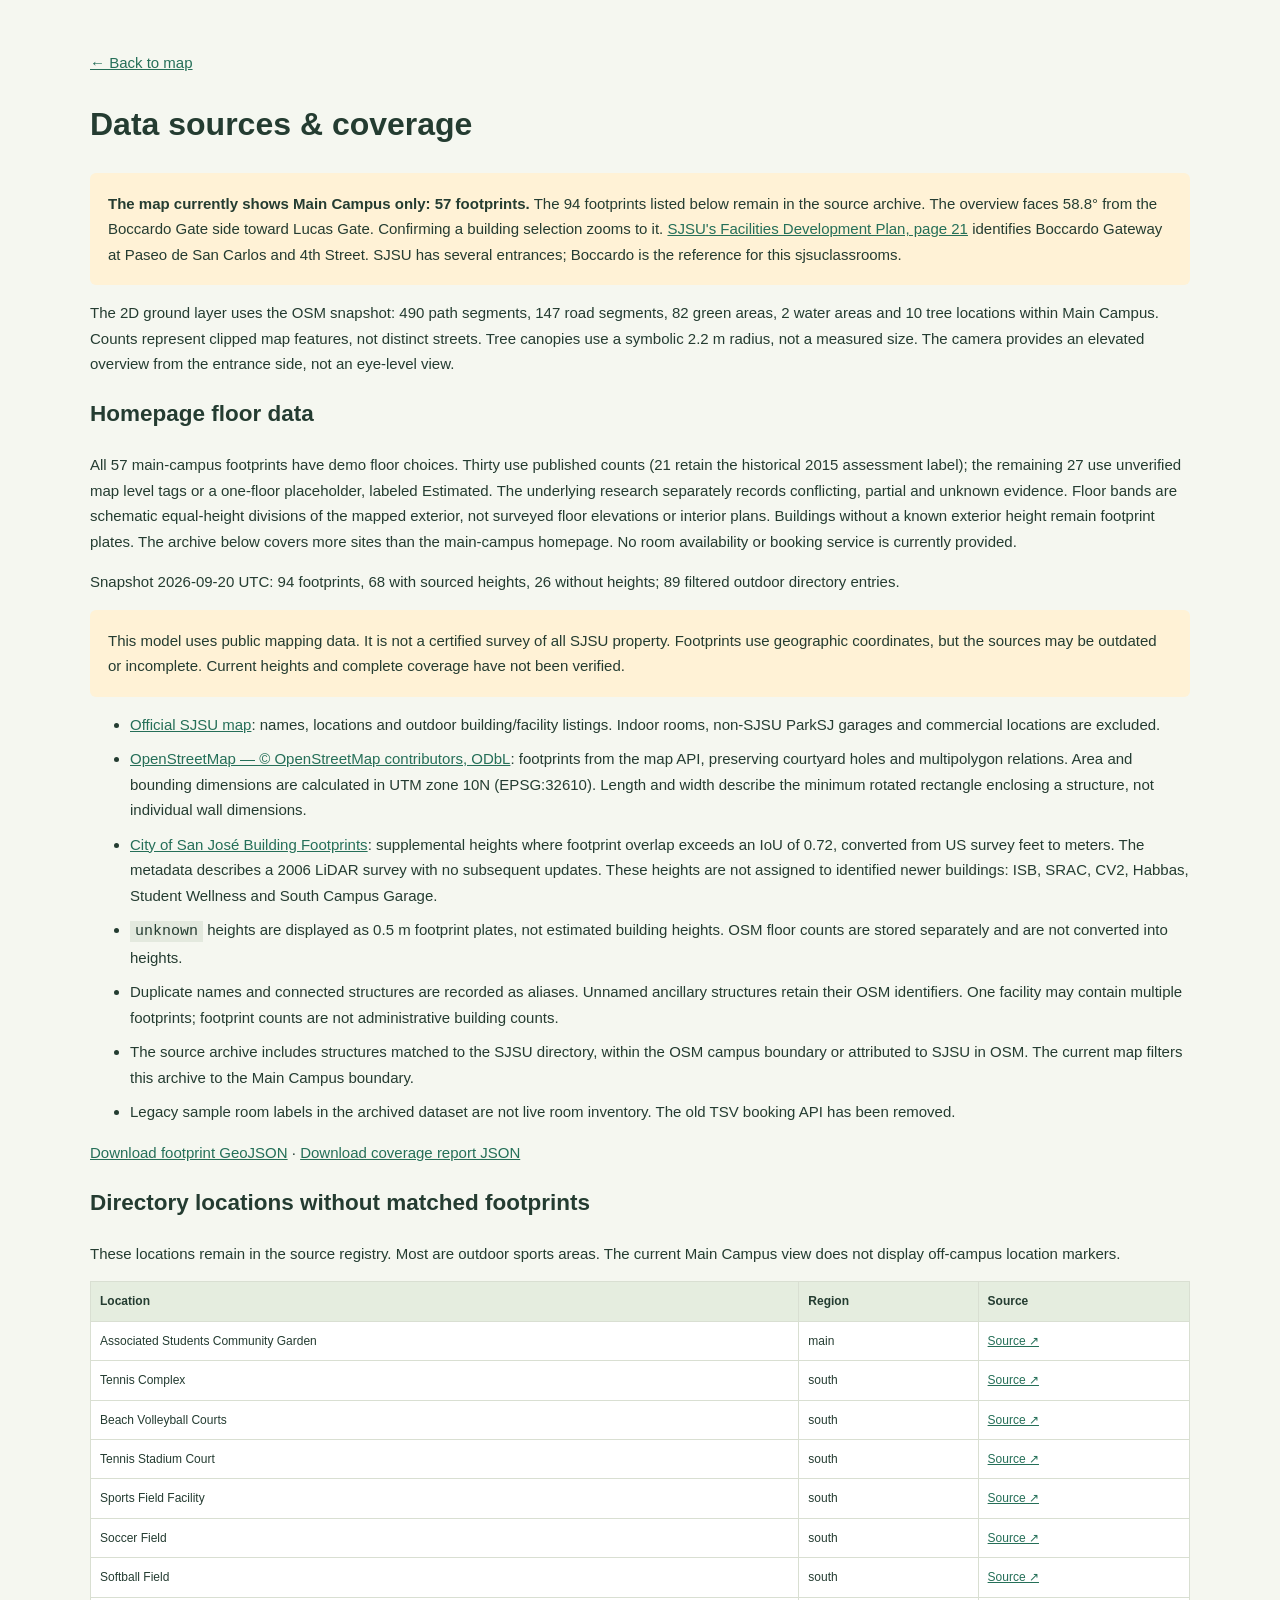
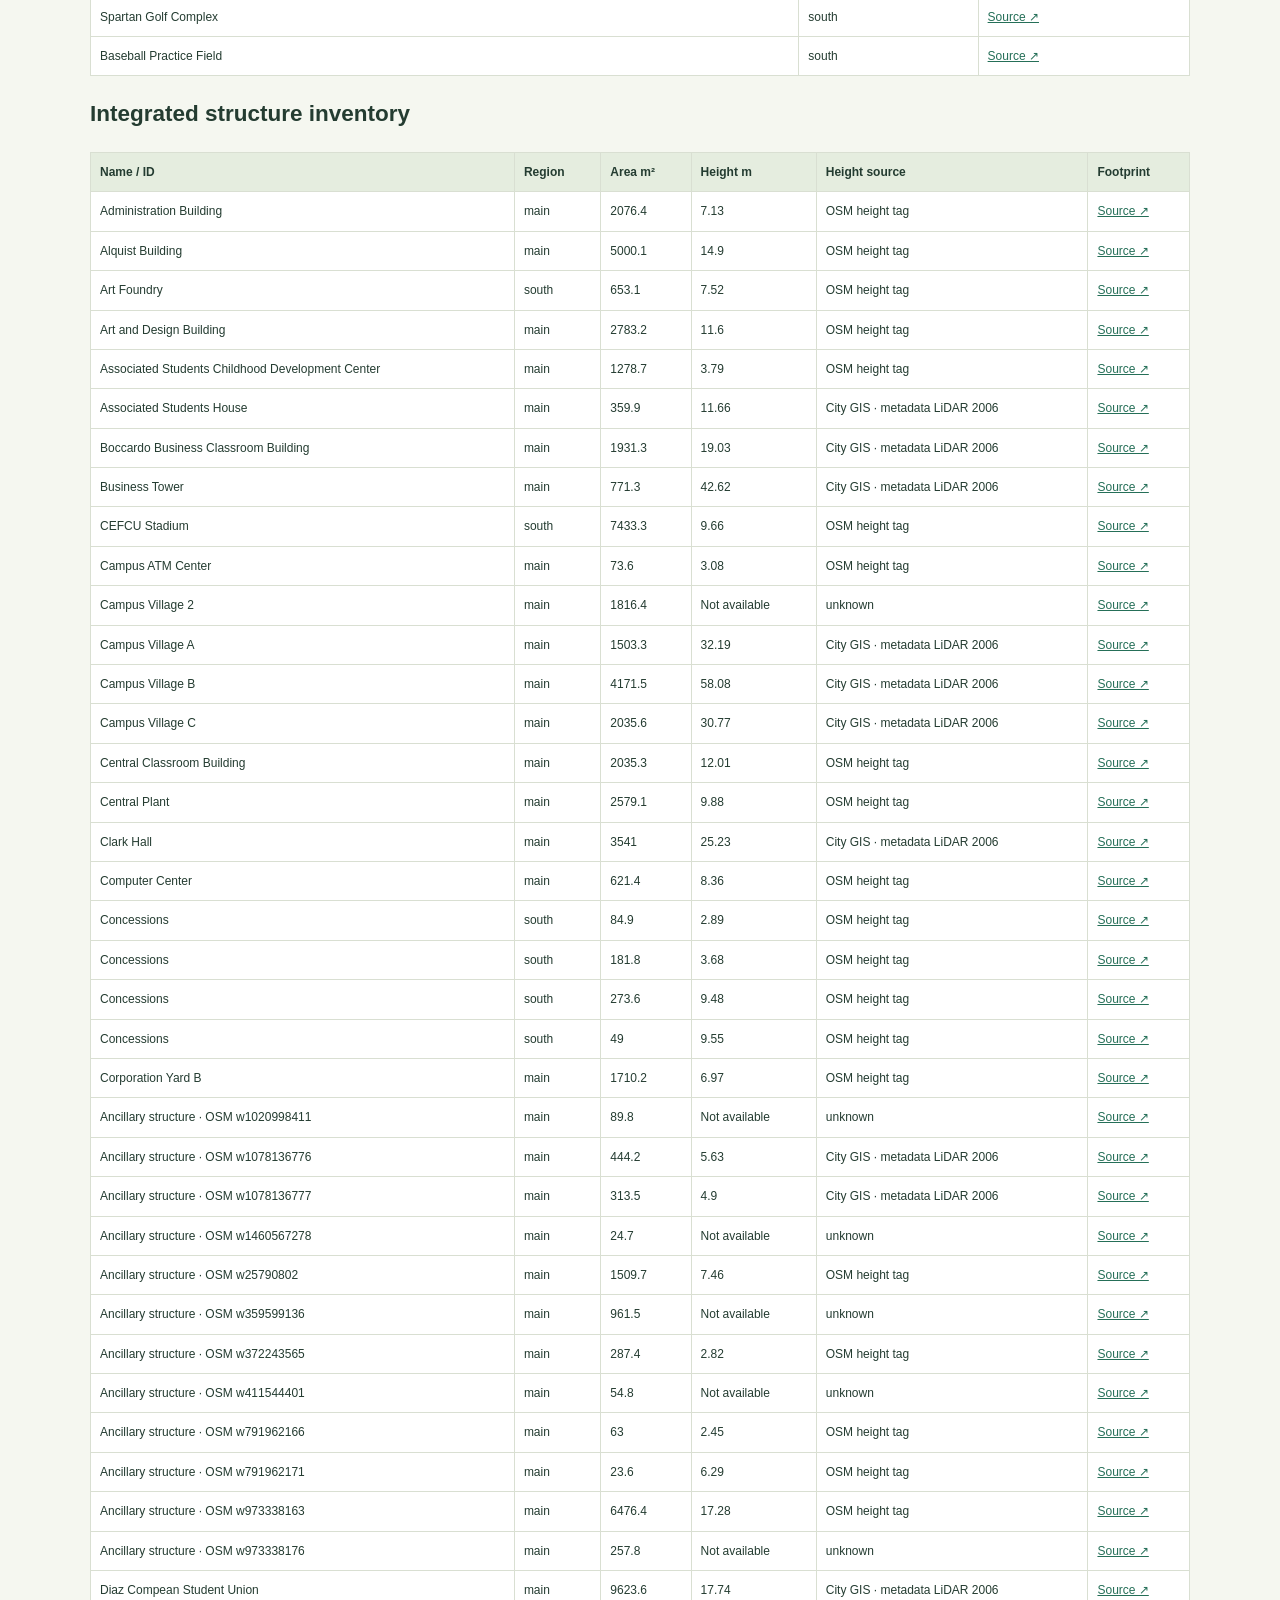
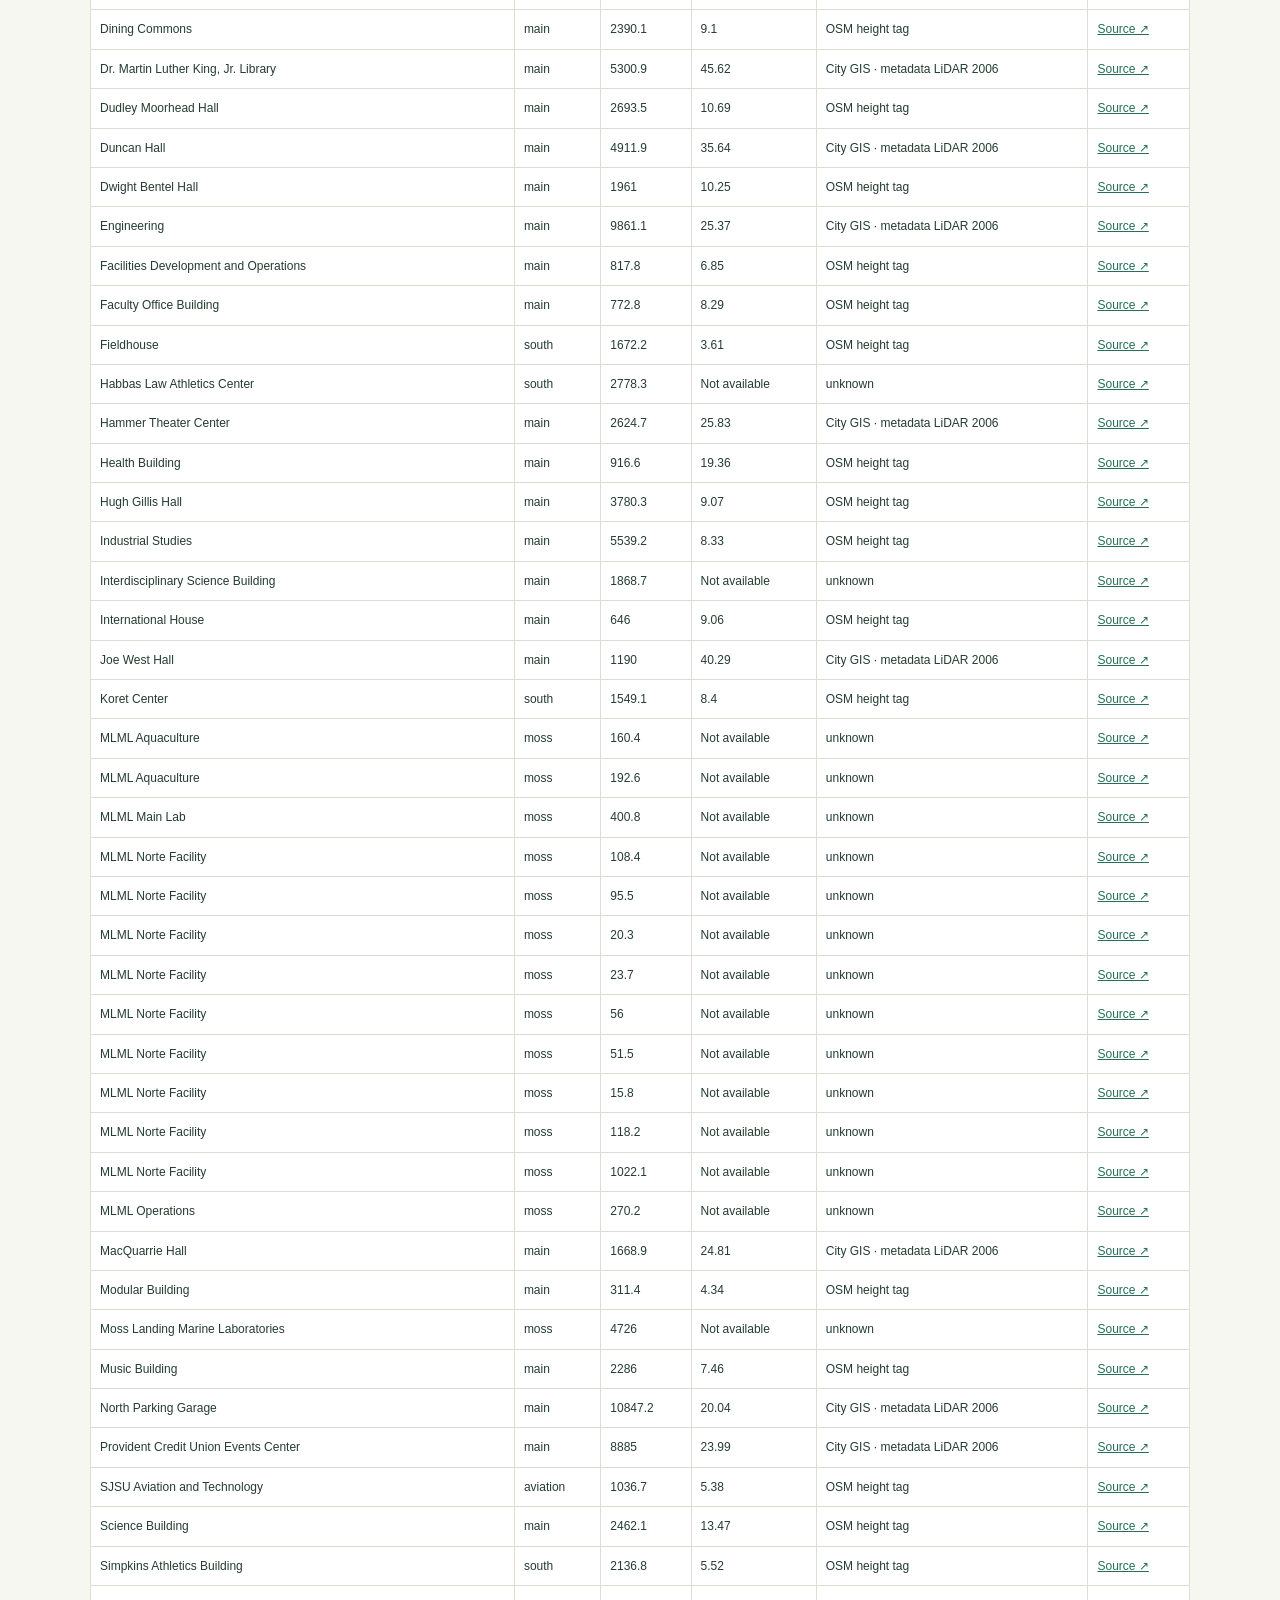
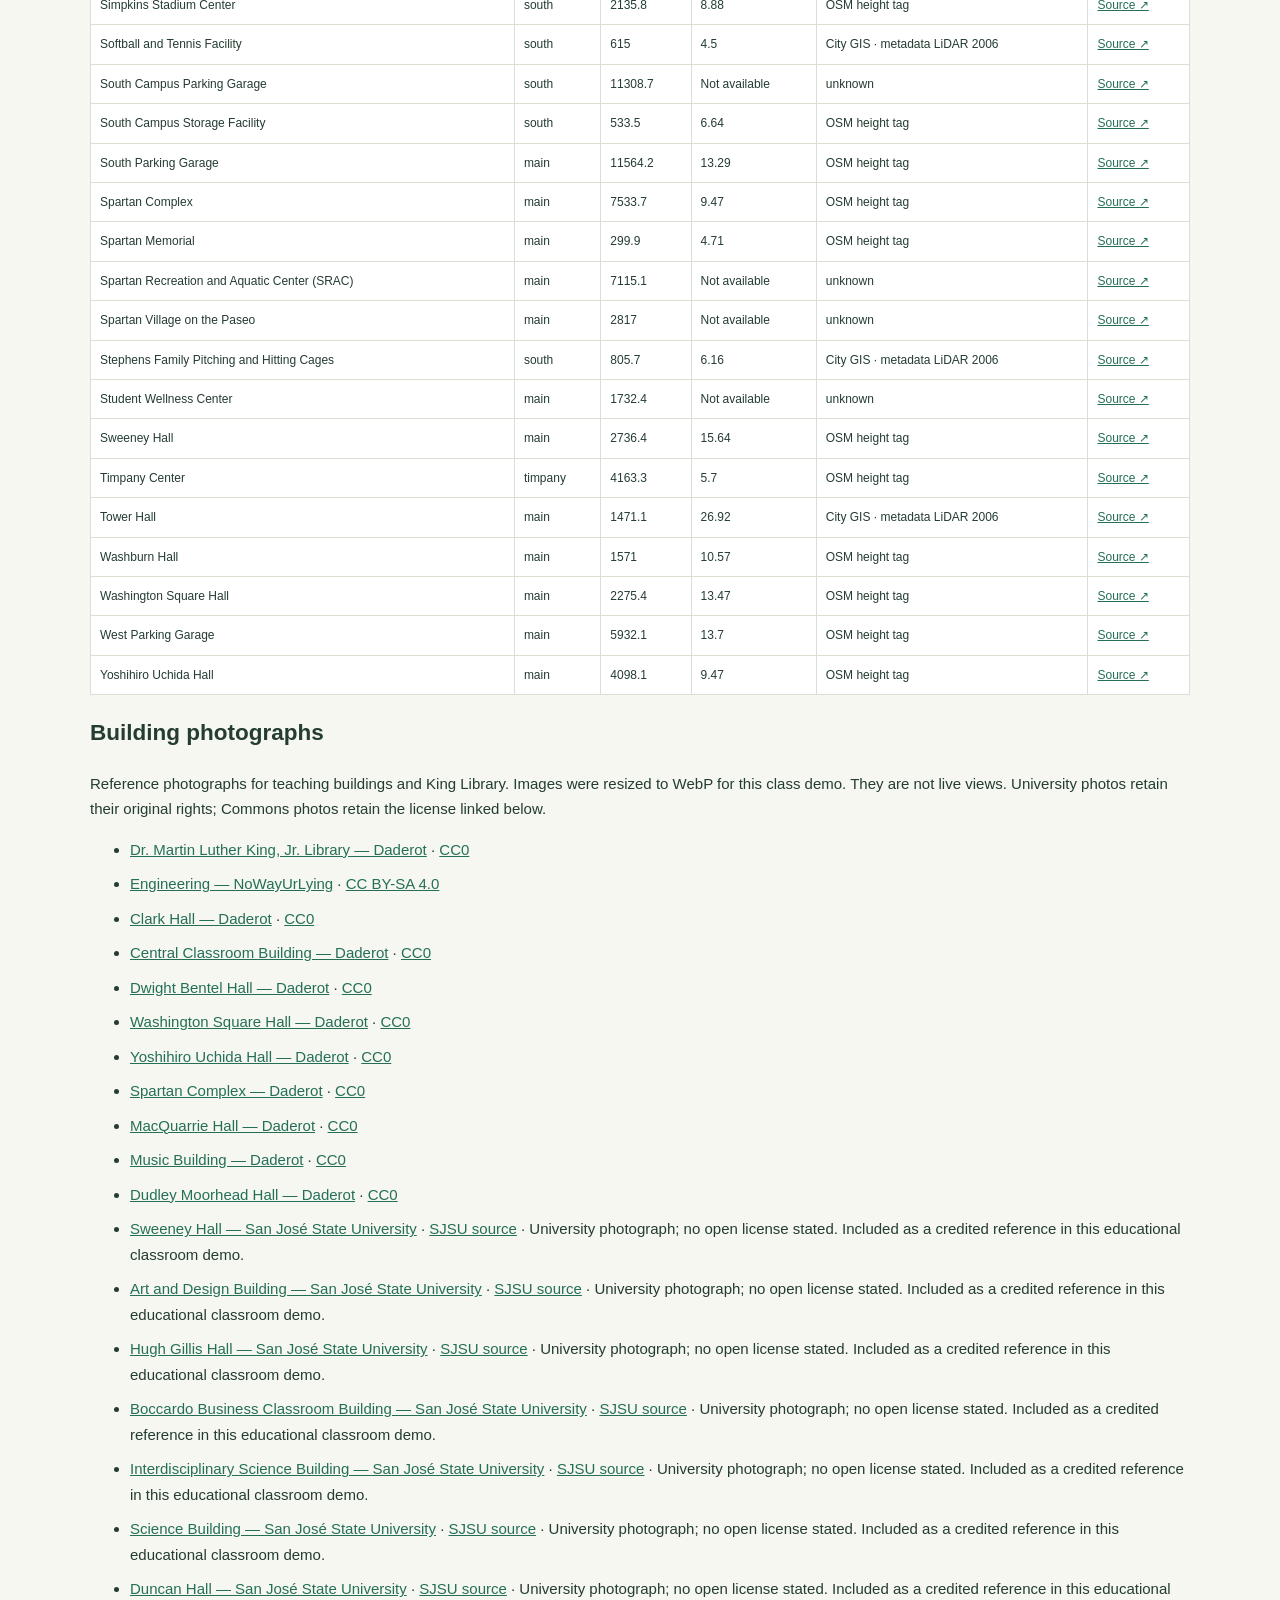
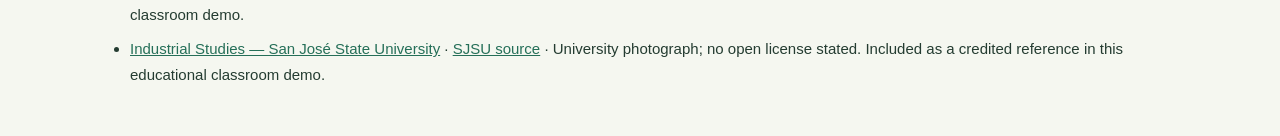
==== src/main/webapp/sources.html @ 6fedf926 "Add signup and login, update frontend" ====
<!doctype html>
<!--
Data source page. It explains map coverage and known limits.
It reads the bundled map inventory, not the MySQL account database.
-->
<html lang="en">
  <head>
    <meta charset="utf-8" />
    <meta name="viewport" content="width=device-width,initial-scale=1" />
    <title>Sources & coverage · SJSU</title>
    <style>
      body {
        max-width: 1100px;
        margin: 50px auto;
        padding: 0 25px;
        font:
          15px/1.7 "Segoe UI",
          sans-serif;
        color: #243c31;
        background: #f5f7f0;
      }
      a {
        color: #256f58;
      }
      h1 {
        font-size: 32px;
      }
      table {
        border-collapse: collapse;
        width: 100%;
        background: white;
        font-size: 12px;
      }
      th,
      td {
        padding: 9px;
        border: 1px solid #d9dfd2;
        text-align: left;
      }
      th {
        background: #e5eddf;
      }
      code {
        background: #e3e9de;
        padding: 2px 5px;
      }
      .notice {
        padding: 18px;
        background: #fff2d6;
        border-radius: 6px;
      }
      li {
        margin: 9px 0;
      }
    </style>
  </head>
  <body>
    <a href="./">← Back to map</a>
    <h1>Data sources & coverage</h1>
    <p class="notice">
      <strong>The map currently shows Main Campus only: 57 footprints.</strong>
      The 94 footprints listed below remain in the source archive. The overview
      faces 58.8° from the Boccardo Gate side toward Lucas Gate. Confirming a
      building selection zooms to it.
      <a
        href="https://www.sjsu.edu/campusmasterplan/docs/SJSU_Facility_Development_Plan_2017.pdf"
        >SJSU's Facilities Development Plan, page 21</a
      >
      identifies Boccardo Gateway at Paseo de San Carlos and 4th Street. SJSU
      has several entrances; Boccardo is the reference for this sjsuclassrooms.
    </p>
    <p>
      The 2D ground layer uses the OSM snapshot: 490 path segments, 147 road
      segments, 82 green areas, 2 water areas and 10 tree locations within Main
      Campus. Counts represent clipped map features, not distinct streets. Tree
      canopies use a symbolic 2.2 m radius, not a measured size. The camera
      provides an elevated overview from the entrance side, not an eye-level
      view.
    </p>
    <h2>Homepage floor data</h2>
    <p>
      All 57 main-campus footprints have demo floor choices. Thirty use
      published counts (21 retain the historical 2015 assessment label); the
      remaining 27 use unverified map level tags or a one-floor placeholder,
      labeled Estimated. The underlying research separately records conflicting,
      partial and unknown evidence. Floor bands are schematic equal-height
      divisions of the mapped exterior, not surveyed floor elevations or
      interior plans. Buildings without a known exterior height remain footprint
      plates. The archive below covers more sites than the main-campus homepage.
      No room availability or booking service is currently provided.
    </p>
    <p id="counts"></p>
    <p class="notice">
      This model uses public mapping data. It is not a certified survey of all
      SJSU property. Footprints use geographic coordinates, but the sources may
      be outdated or incomplete. Current heights and complete coverage have not
      been verified.
    </p>
    <ul>
      <li>
        <a href="https://map.sjsu.edu/">Official SJSU map</a>: names, locations
        and outdoor building/facility listings. Indoor rooms, non-SJSU ParkSJ
        garages and commercial locations are excluded.
      </li>
      <li>
        <a href="https://www.openstreetmap.org/copyright"
          >OpenStreetMap — © OpenStreetMap contributors, ODbL</a
        >: footprints from the map API, preserving courtyard holes and
        multipolygon relations. Area and bounding dimensions are calculated in
        UTM zone 10N (EPSG:32610). Length and width describe the minimum rotated
        rectangle enclosing a structure, not individual wall dimensions.
      </li>
      <li>
        <a
          href="https://geo.sanjoseca.gov/server/rest/services/DOT/DOT_Basemap_InfrastructureMaintenance/MapServer/13"
          >City of San José Building Footprints</a
        >: supplemental heights where footprint overlap exceeds an IoU of 0.72,
        converted from US survey feet to meters. The metadata describes a 2006
        LiDAR survey with no subsequent updates. These heights are not assigned
        to identified newer buildings: ISB, SRAC, CV2, Habbas, Student Wellness
        and South Campus Garage.
      </li>
      <li>
        <code>unknown</code> heights are displayed as 0.5 m footprint plates,
        not estimated building heights. OSM floor counts are stored separately
        and are not converted into heights.
      </li>
      <li>
        Duplicate names and connected structures are recorded as aliases.
        Unnamed ancillary structures retain their OSM identifiers. One facility
        may contain multiple footprints; footprint counts are not administrative
        building counts.
      </li>
      <li>
        The source archive includes structures matched to the SJSU directory,
        within the OSM campus boundary or attributed to SJSU in OSM. The current
        map filters this archive to the Main Campus boundary.
      </li>
      <li>
        Legacy sample room labels in the archived dataset are not live room
        inventory. The old TSV booking API has been removed.
      </li>
    </ul>
    <p>
      <a href="data/buildings.geojson" download>Download footprint GeoJSON</a> ·
      <a href="data/coverage.json" download>Download coverage report JSON</a>
    </p>
    <h2>Directory locations without matched footprints</h2>
    <p>
      These locations remain in the source registry. Most are outdoor sports
      areas. The current Main Campus view does not display off-campus location
      markers.
    </p>
    <table>
      <thead>
        <tr>
          <th>Location</th>
          <th>Region</th>
          <th>Source</th>
        </tr>
      </thead>
      <tbody id="missing"></tbody>
    </table>
    <h2>Integrated structure inventory</h2>
    <table>
      <thead>
        <tr>
          <th>Name / ID</th>
          <th>Region</th>
          <th>Area m²</th>
          <th>Height m</th>
          <th>Height source</th>
          <th>Footprint</th>
        </tr>
      </thead>
      <tbody id="inventory"></tbody>
    </table>
    <!-- Load the archive before the script below builds the source tables. -->
    <script src="data/campus-data.js"></script>
    <script>
      const { geo, meta } = CAMPUS_DATA;
      document.getElementById("counts").textContent =
        `Snapshot ${meta.retrieved}: ${meta.buildingCount} footprints, ${meta.heightCount} with sourced heights, ${meta.buildingCount - meta.heightCount} without heights; ${meta.registryCount} filtered outdoor directory entries.`;
      // Build cells with textContent so data is shown as text, not executable HTML.
      function row(target, values, url) {
        const tr = document.createElement("tr");
        for (const value of values) {
          const td = document.createElement("td");
          td.textContent = value;
          tr.append(td);
        }
        const td = document.createElement("td"),
          a = document.createElement("a");
        a.href = url;
        a.textContent = "Source ↗";
        a.target = "_blank";
        td.append(a);
        tr.append(td);
        document.getElementById(target).append(tr);
      }
      meta.unmatched.forEach((r) => row("missing", [r.name, r.campus], r.url));
      geo.features.forEach((f) => {
        const p = f.properties;
        row(
          "inventory",
          [
            p.name,
            p.campus,
            p.area,
            p.height ?? "Not available",
            p.heightSource,
          ],
          p.sourceUrl,
        );
      });
    </script>
  <!-- Photo credits stay with the frontend and do not require a database. -->
    <section><h2>Building photographs</h2>
      <p>Reference photographs for teaching buildings and King Library. Images were resized to WebP for this class demo. They are not live views. University photos retain their original rights; Commons photos retain the license linked below.</p>
      <ul id="photo-credits"></ul>
    </section>
    <script src="data/main-scene.js"></script>
    <script src="data/building-photos.js"></script>
    <script>
      // Use safe text nodes and show a source and license for every downloaded image.
      for (const [id, photo] of Object.entries(window.BUILDING_PHOTOS)) {
        const item = document.createElement('li');
        const name = window.MAIN_SCENE.geo.features.find(f => f.properties.id === id)?.properties.name || id;
        const source = document.createElement('a');
        source.href = photo.source; source.textContent = name + ' — ' + photo.author;
        const license = document.createElement('a');
        license.href = photo.licenseUrl || photo.source; license.textContent = photo.license;
        item.append(source, document.createTextNode(' · '), license);
        if (photo.rights) item.append(document.createTextNode(' · ' + photo.rights));
        document.getElementById('photo-credits').append(item);
      }
    </script>
  </body>
</html>
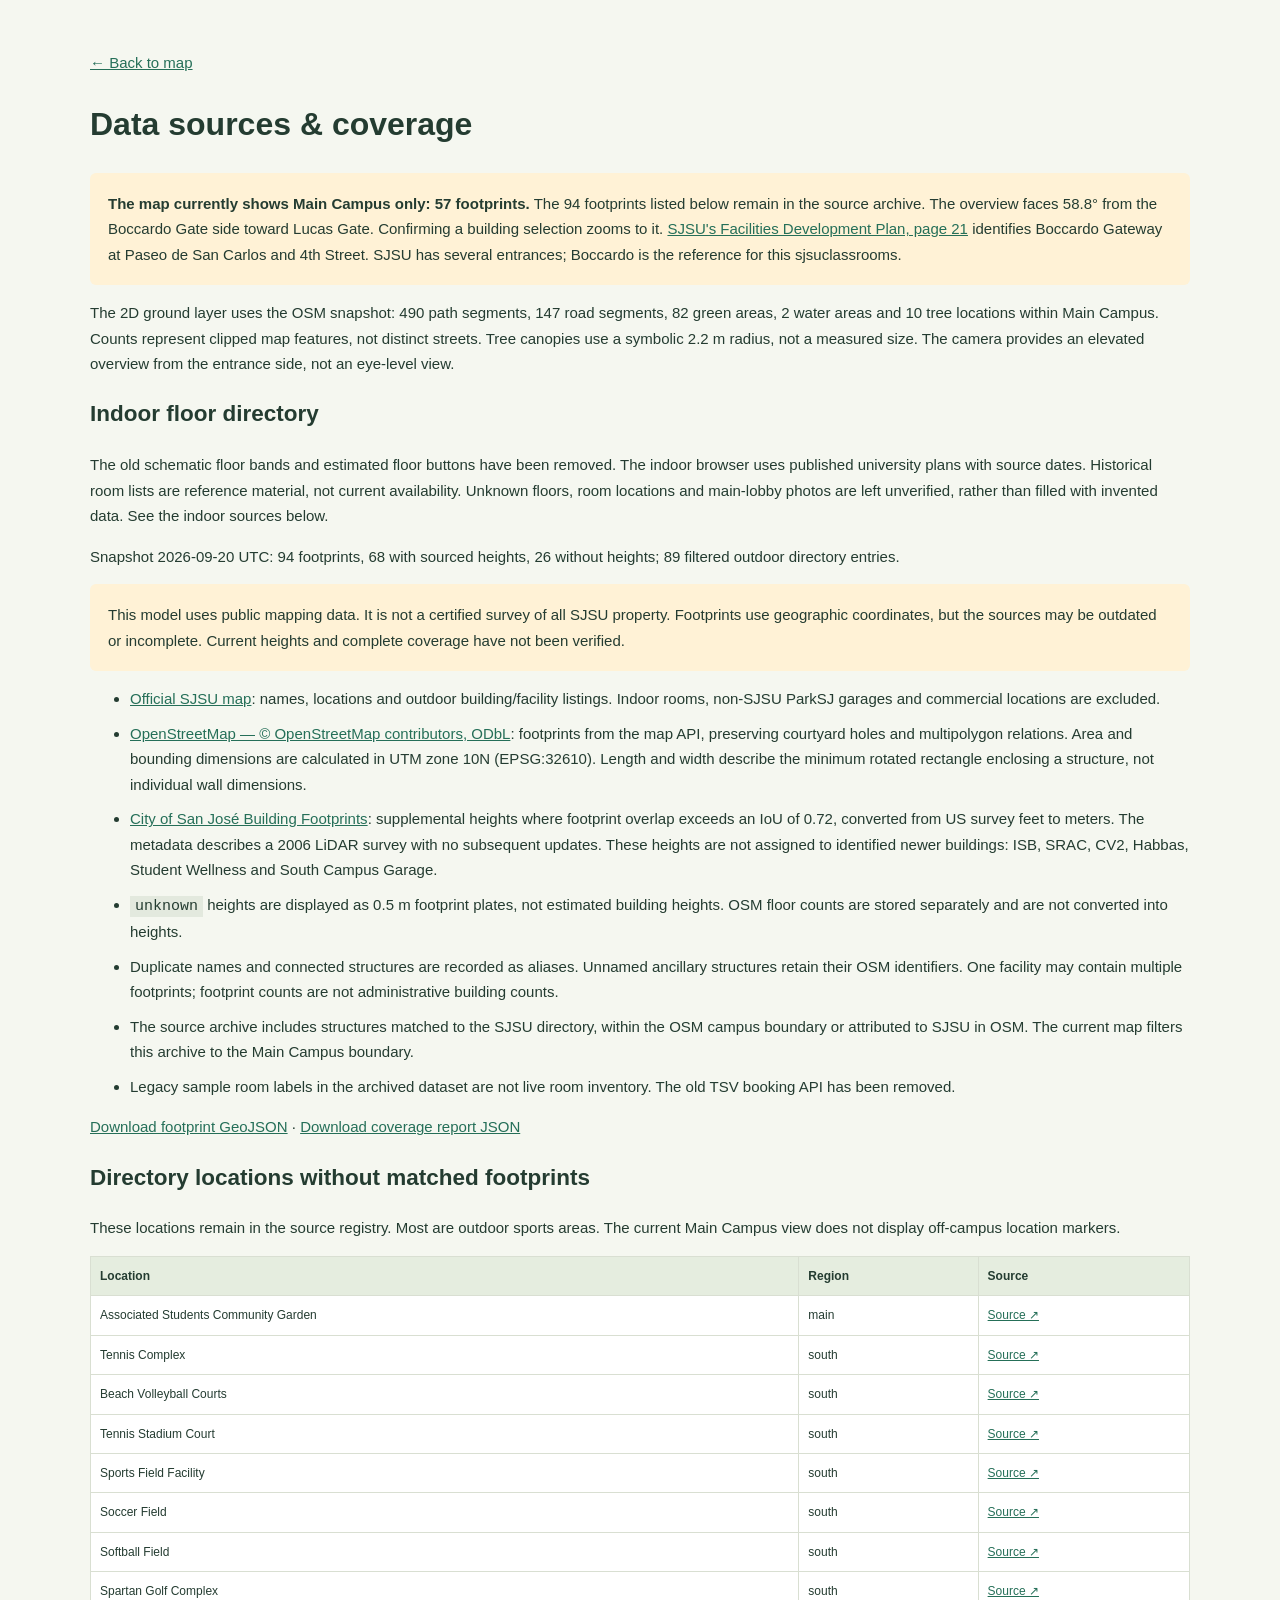
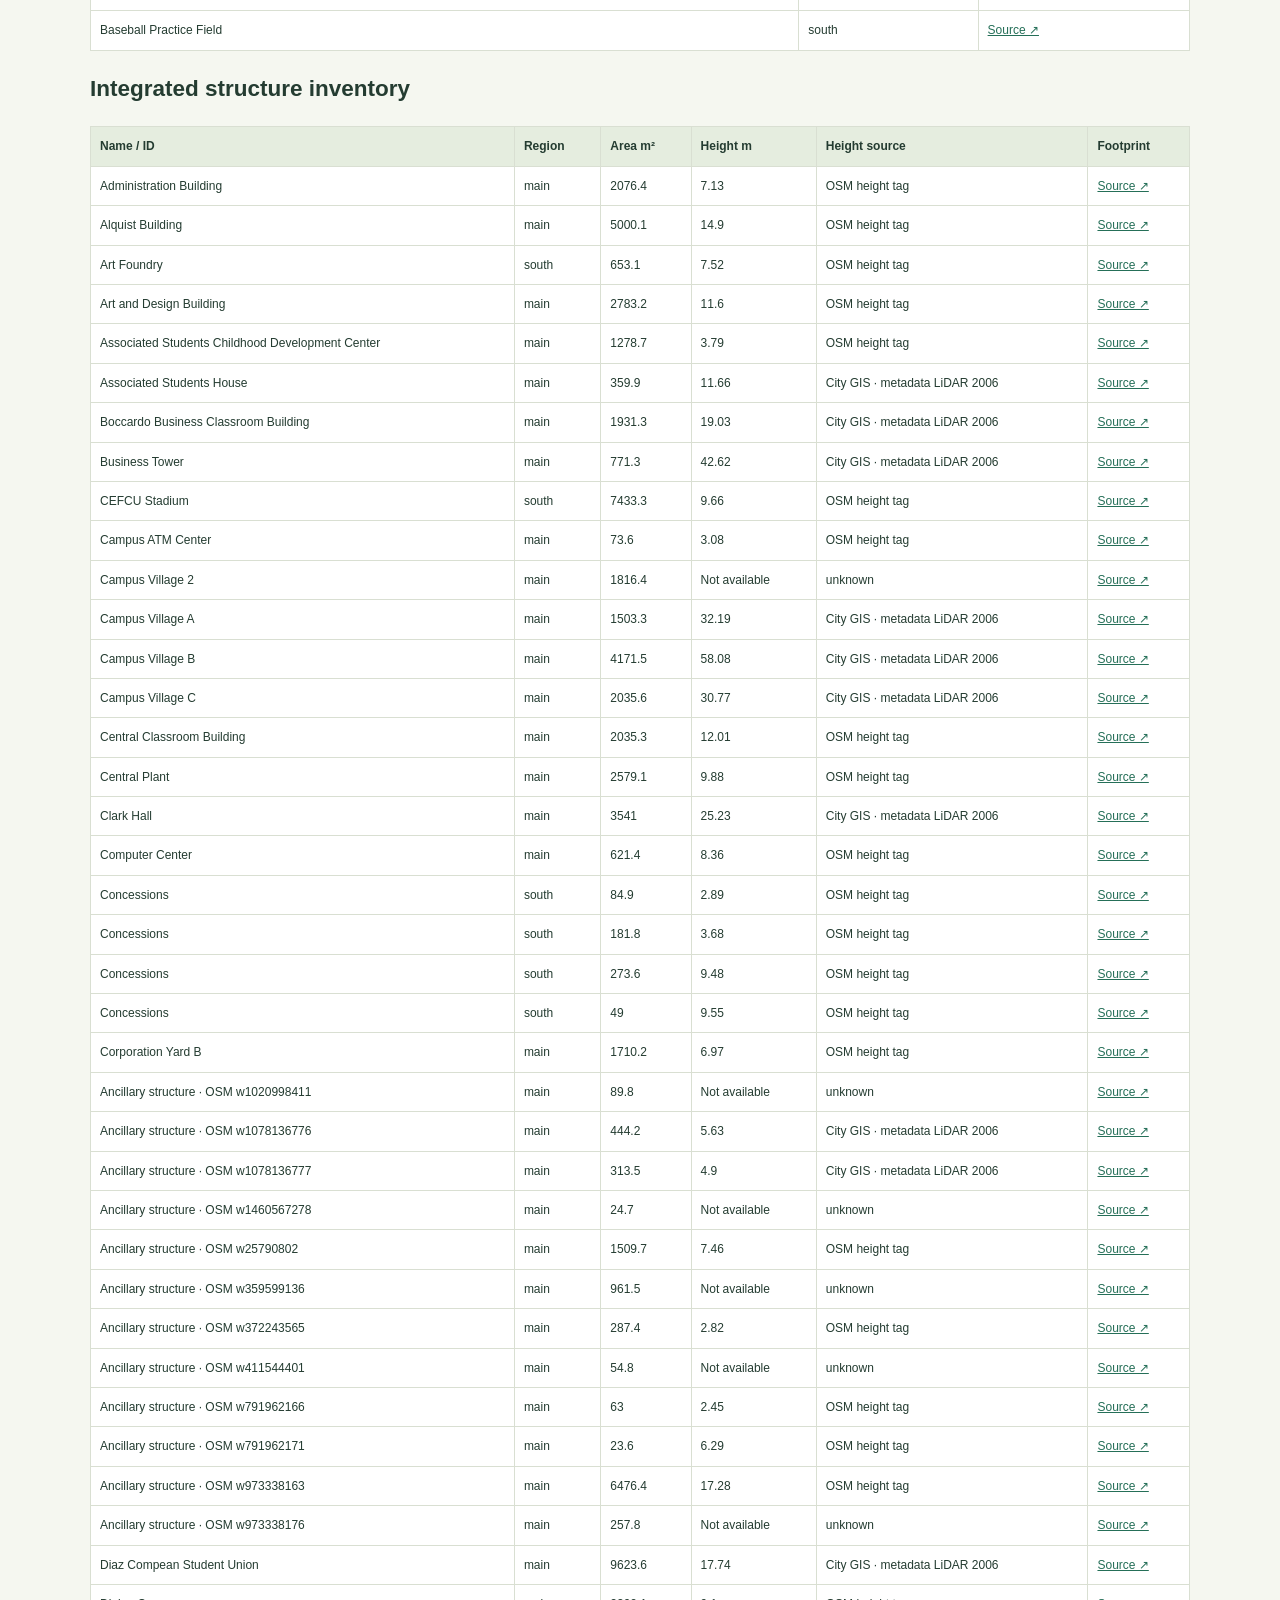
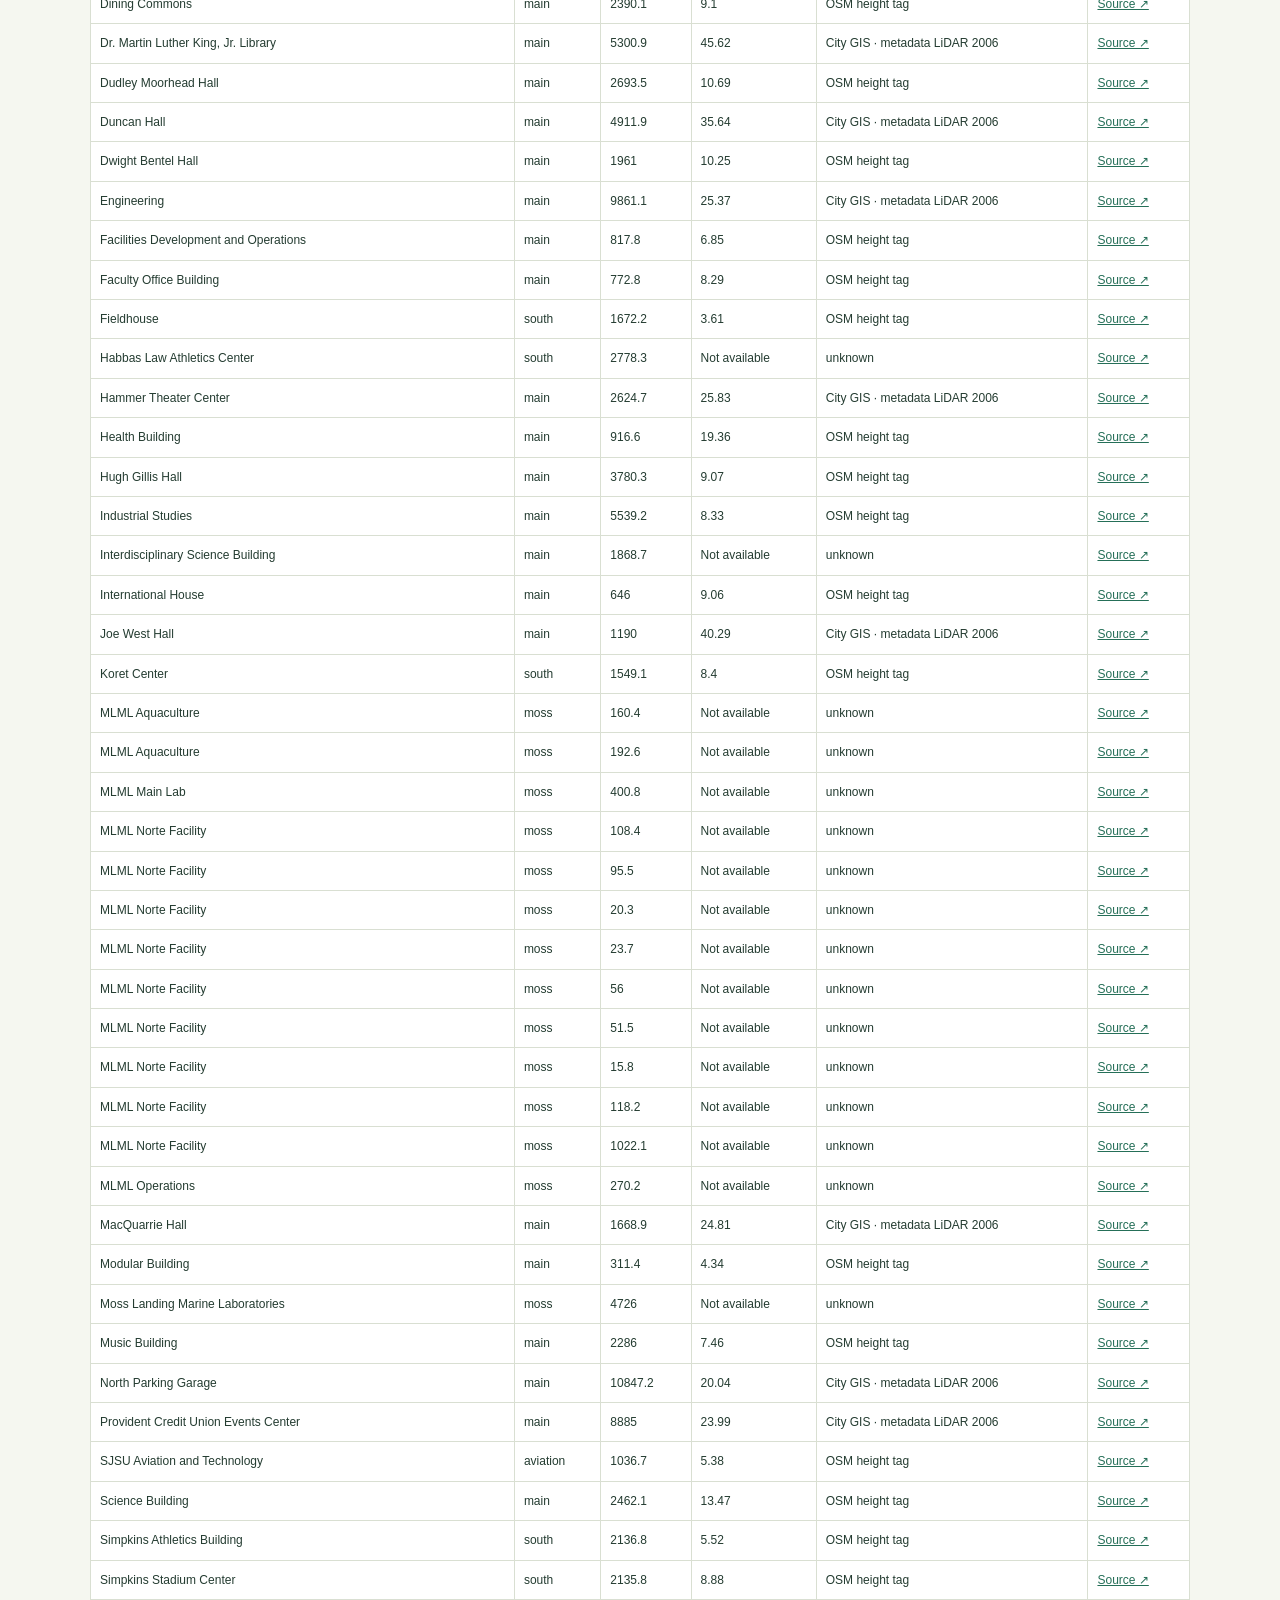
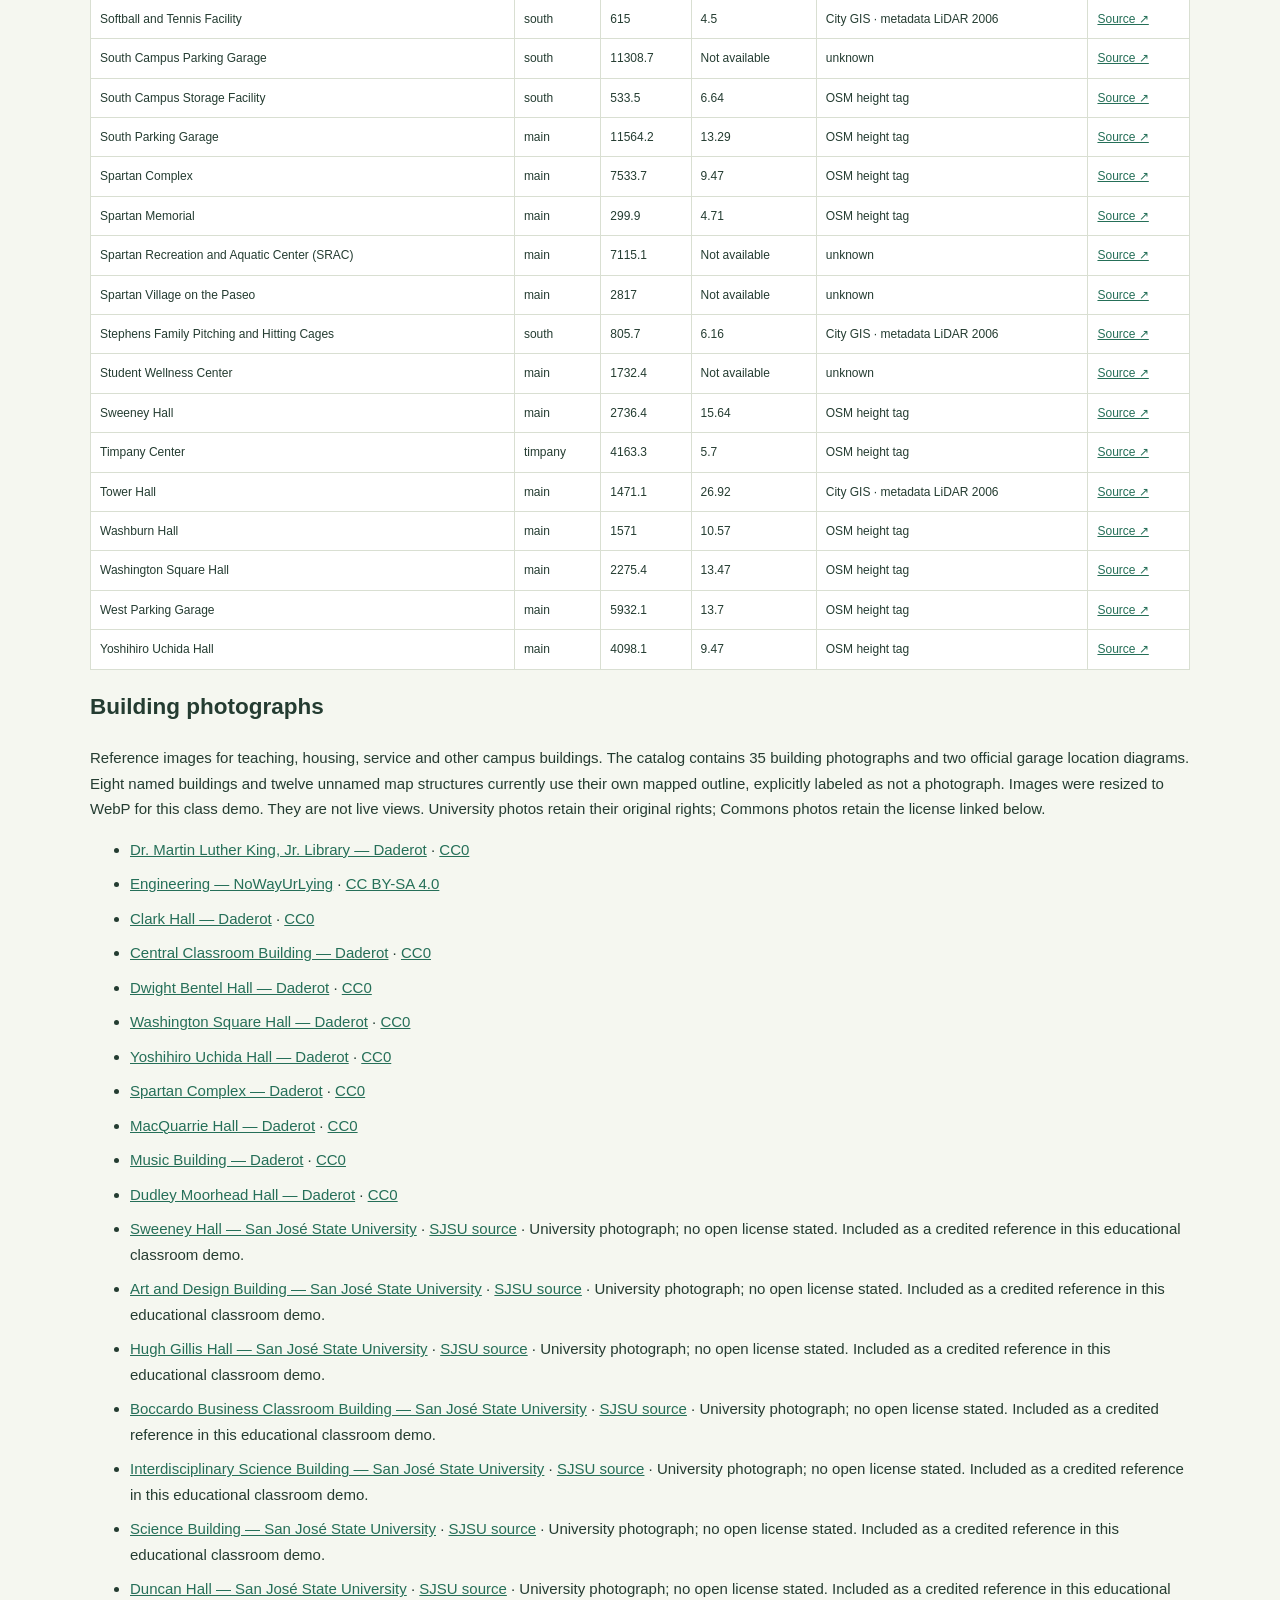
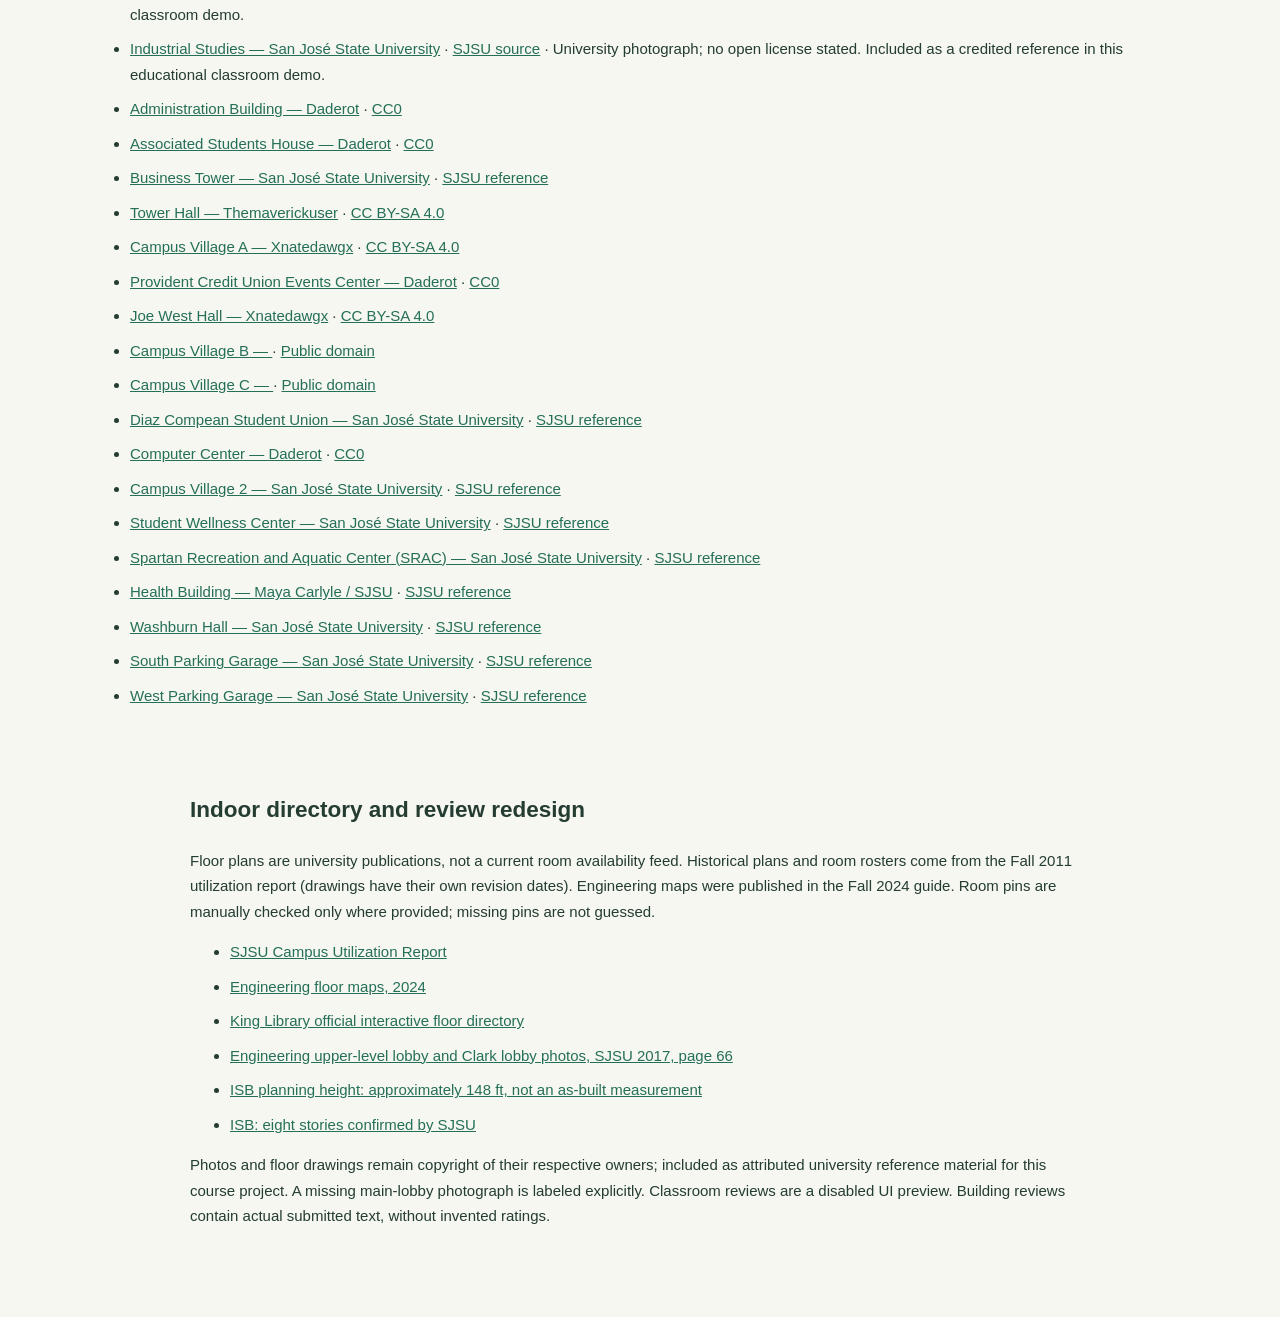
==== commit 71ee6af6: "Add building reviews, photos and floor browsing" ====
--- a/src/main/webapp/sources.html
+++ b/src/main/webapp/sources.html
@@ -77,18 +77,12 @@
       provides an elevated overview from the entrance side, not an eye-level
       view.
     </p>
-    <h2>Homepage floor data</h2>
-    <p>
-      All 57 main-campus footprints have demo floor choices. Thirty use
-      published counts (21 retain the historical 2015 assessment label); the
-      remaining 27 use unverified map level tags or a one-floor placeholder,
-      labeled Estimated. The underlying research separately records conflicting,
-      partial and unknown evidence. Floor bands are schematic equal-height
-      divisions of the mapped exterior, not surveyed floor elevations or
-      interior plans. Buildings without a known exterior height remain footprint
-      plates. The archive below covers more sites than the main-campus homepage.
-      No room availability or booking service is currently provided.
-    </p>
+    <h2>Indoor floor directory</h2>
+    <p>The old schematic floor bands and estimated floor buttons have been removed.
+    The indoor browser uses published university plans with source dates.
+    Historical room lists are reference material, not current availability.
+    Unknown floors, room locations and main-lobby photos are left unverified,
+    rather than filled with invented data. See the indoor sources below.</p>
     <p id="counts"></p>
     <p class="notice">
       This model uses public mapping data. It is not a certified survey of all
@@ -216,11 +210,11 @@
     </script>
   <!-- Photo credits stay with the frontend and do not require a database. -->
     <section><h2>Building photographs</h2>
-      <p>Reference photographs for teaching buildings and King Library. Images were resized to WebP for this class demo. They are not live views. University photos retain their original rights; Commons photos retain the license linked below.</p>
+      <p>Reference images for teaching, housing, service and other campus buildings. The catalog contains 35 building photographs and two official garage location diagrams. Eight named buildings and twelve unnamed map structures currently use their own mapped outline, explicitly labeled as not a photograph. Images were resized to WebP for this class demo. They are not live views. University photos retain their original rights; Commons photos retain the license linked below.</p>
       <ul id="photo-credits"></ul>
     </section>
     <script src="data/main-scene.js"></script>
-    <script src="data/building-photos.js"></script>
+    <script src="data/building-photos.js?v=buildings-20261025-3"></script>
     <script>
       // Use safe text nodes and show a source and license for every downloaded image.
       for (const [id, photo] of Object.entries(window.BUILDING_PHOTOS)) {
@@ -235,5 +229,5 @@
         document.getElementById('photo-credits').append(item);
       }
     </script>
-  </body>
+  <section style="max-width:900px;margin:40px auto;padding:24px"><h2>Indoor directory and review redesign</h2><p>Floor plans are university publications, not a current room availability feed. Historical plans and room rosters come from the Fall 2011 utilization report (drawings have their own revision dates). Engineering maps were published in the Fall 2024 guide. Room pins are manually checked only where provided; missing pins are not guessed.</p><ul><li><a href="https://www.sjsu.edu/fdo/docs/SJSU_Campus_Utilization_Report.pdf">SJSU Campus Utilization Report</a></li><li><a href="https://www.sjsu.edu/engineering/docs/FA24%20Engineering%20Buildings.pdf">Engineering floor maps, 2024</a></li><li><a href="https://booking.sjlibrary.org/maps">King Library official interactive floor directory</a></li><li><a href="https://www.sjsu.edu/campusmasterplan/docs/SJSU_Facility_Development_Plan_2017.pdf#page=66">Engineering upper-level lobby and Clark lobby photos, SJSU 2017, page 66</a></li><li><a href="https://www.sjsu.edu/fdo/docs/ISB_Final%20MND.pdf#page=14">ISB planning height: approximately 148 ft, not an as-built measurement</a></li><li><a href="https://events.sjsu.edu/isb">ISB: eight stories confirmed by SJSU</a></li></ul><p>Photos and floor drawings remain copyright of their respective owners; included as attributed university reference material for this course project. A missing main-lobby photograph is labeled explicitly. Classroom reviews are a disabled UI preview. Building reviews contain actual submitted text, without invented ratings.</p></section></body>
 </html>
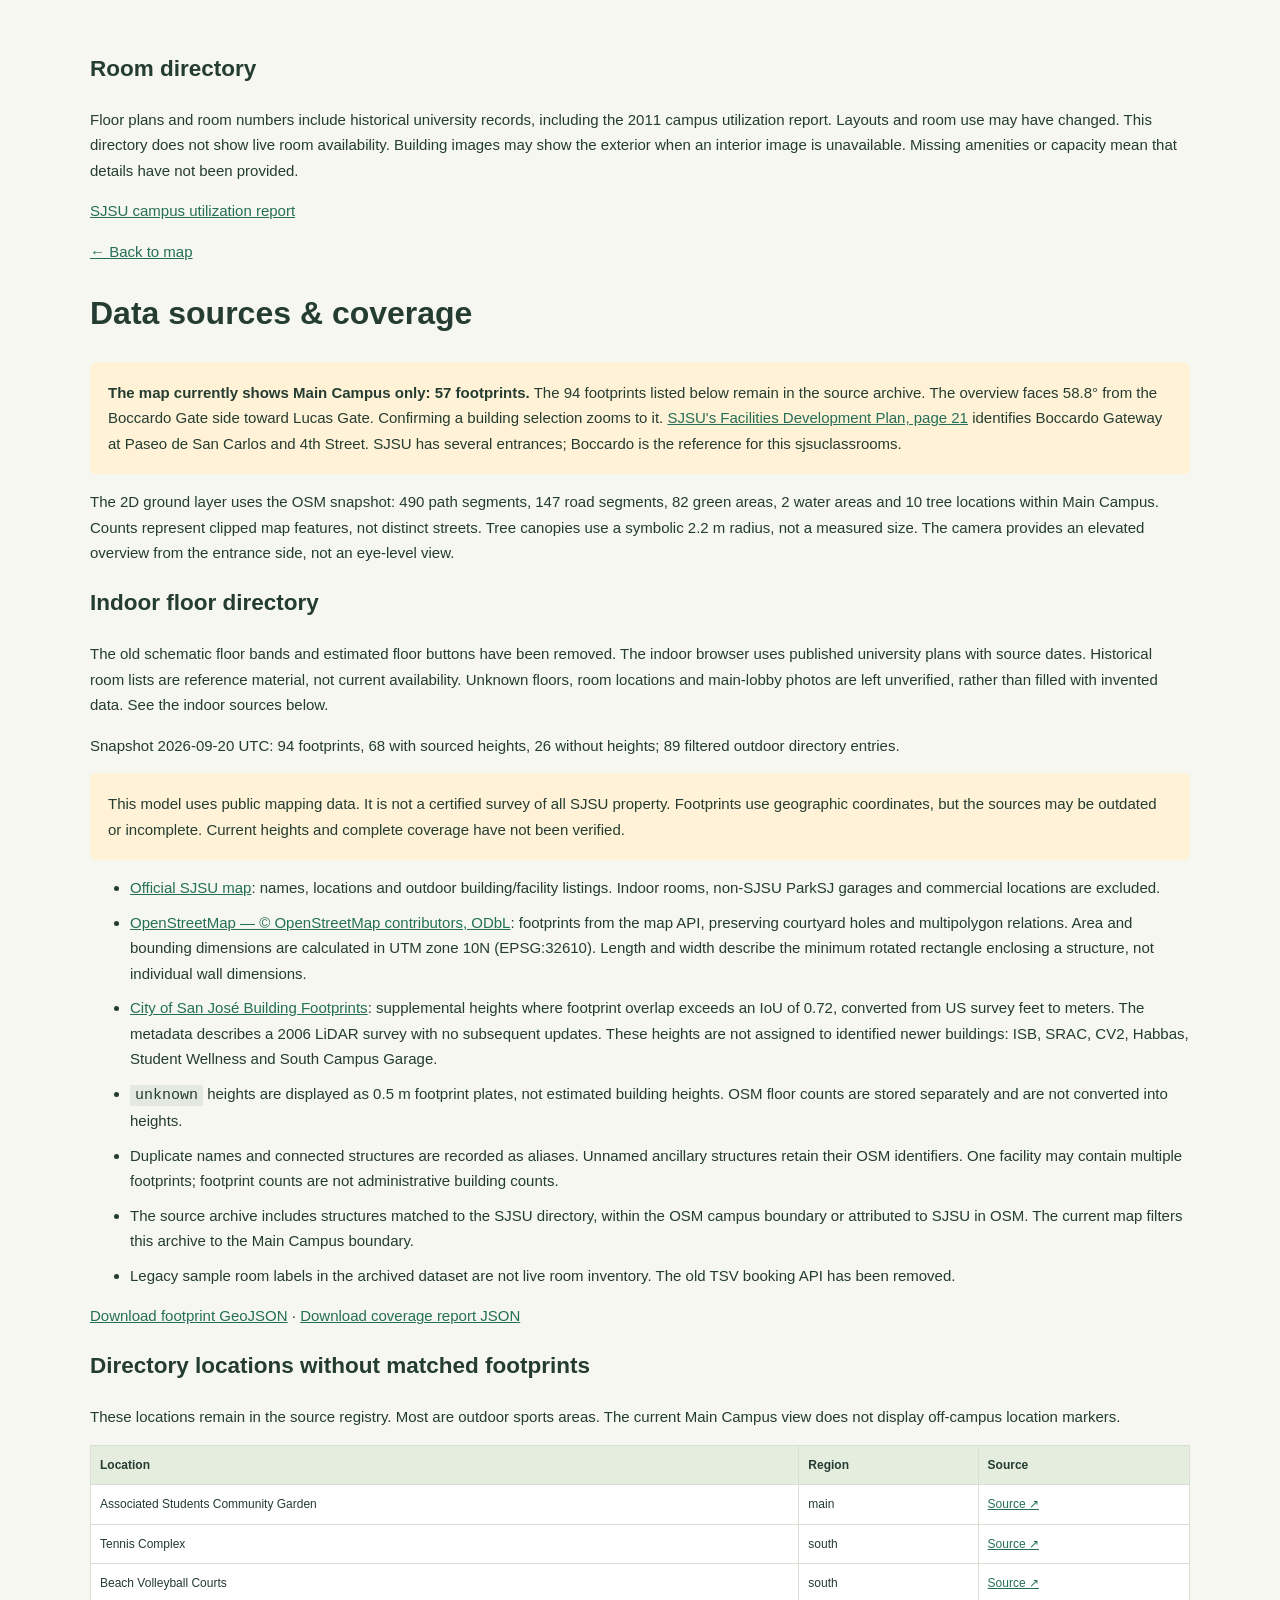
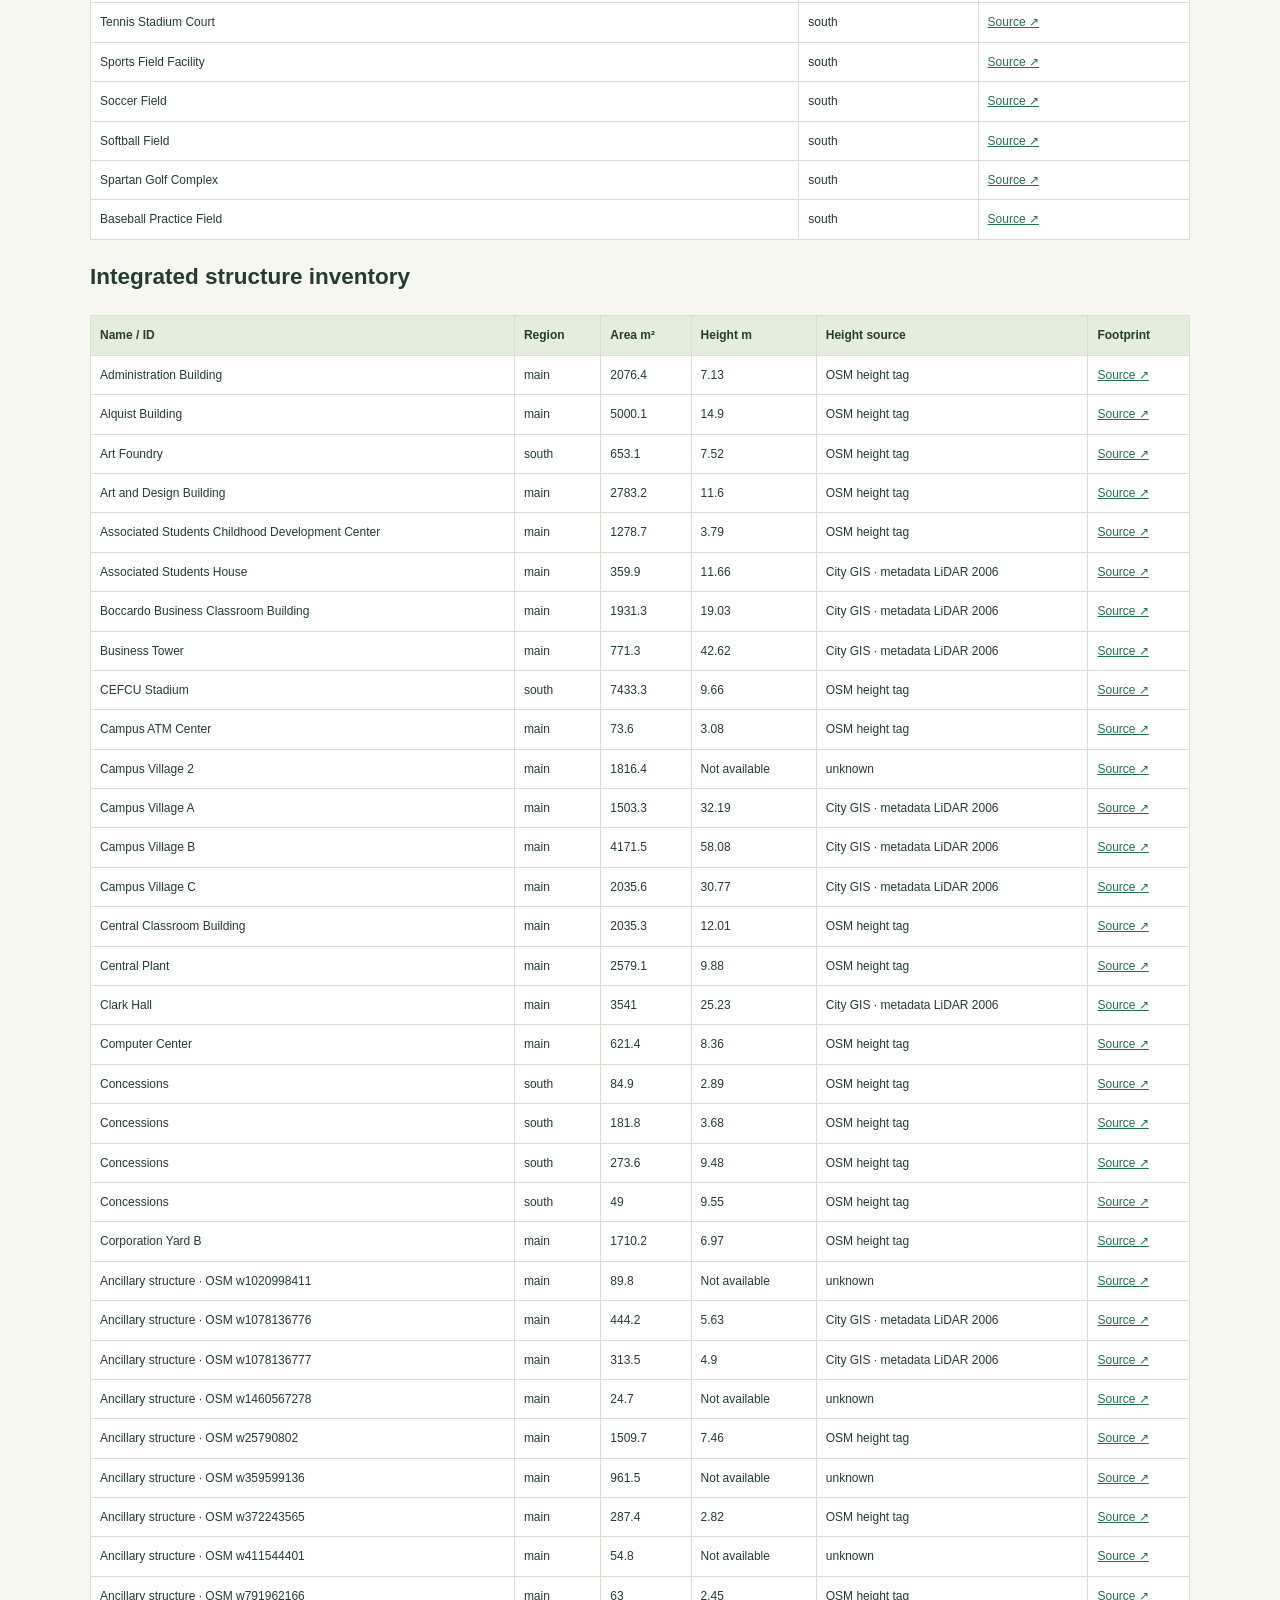
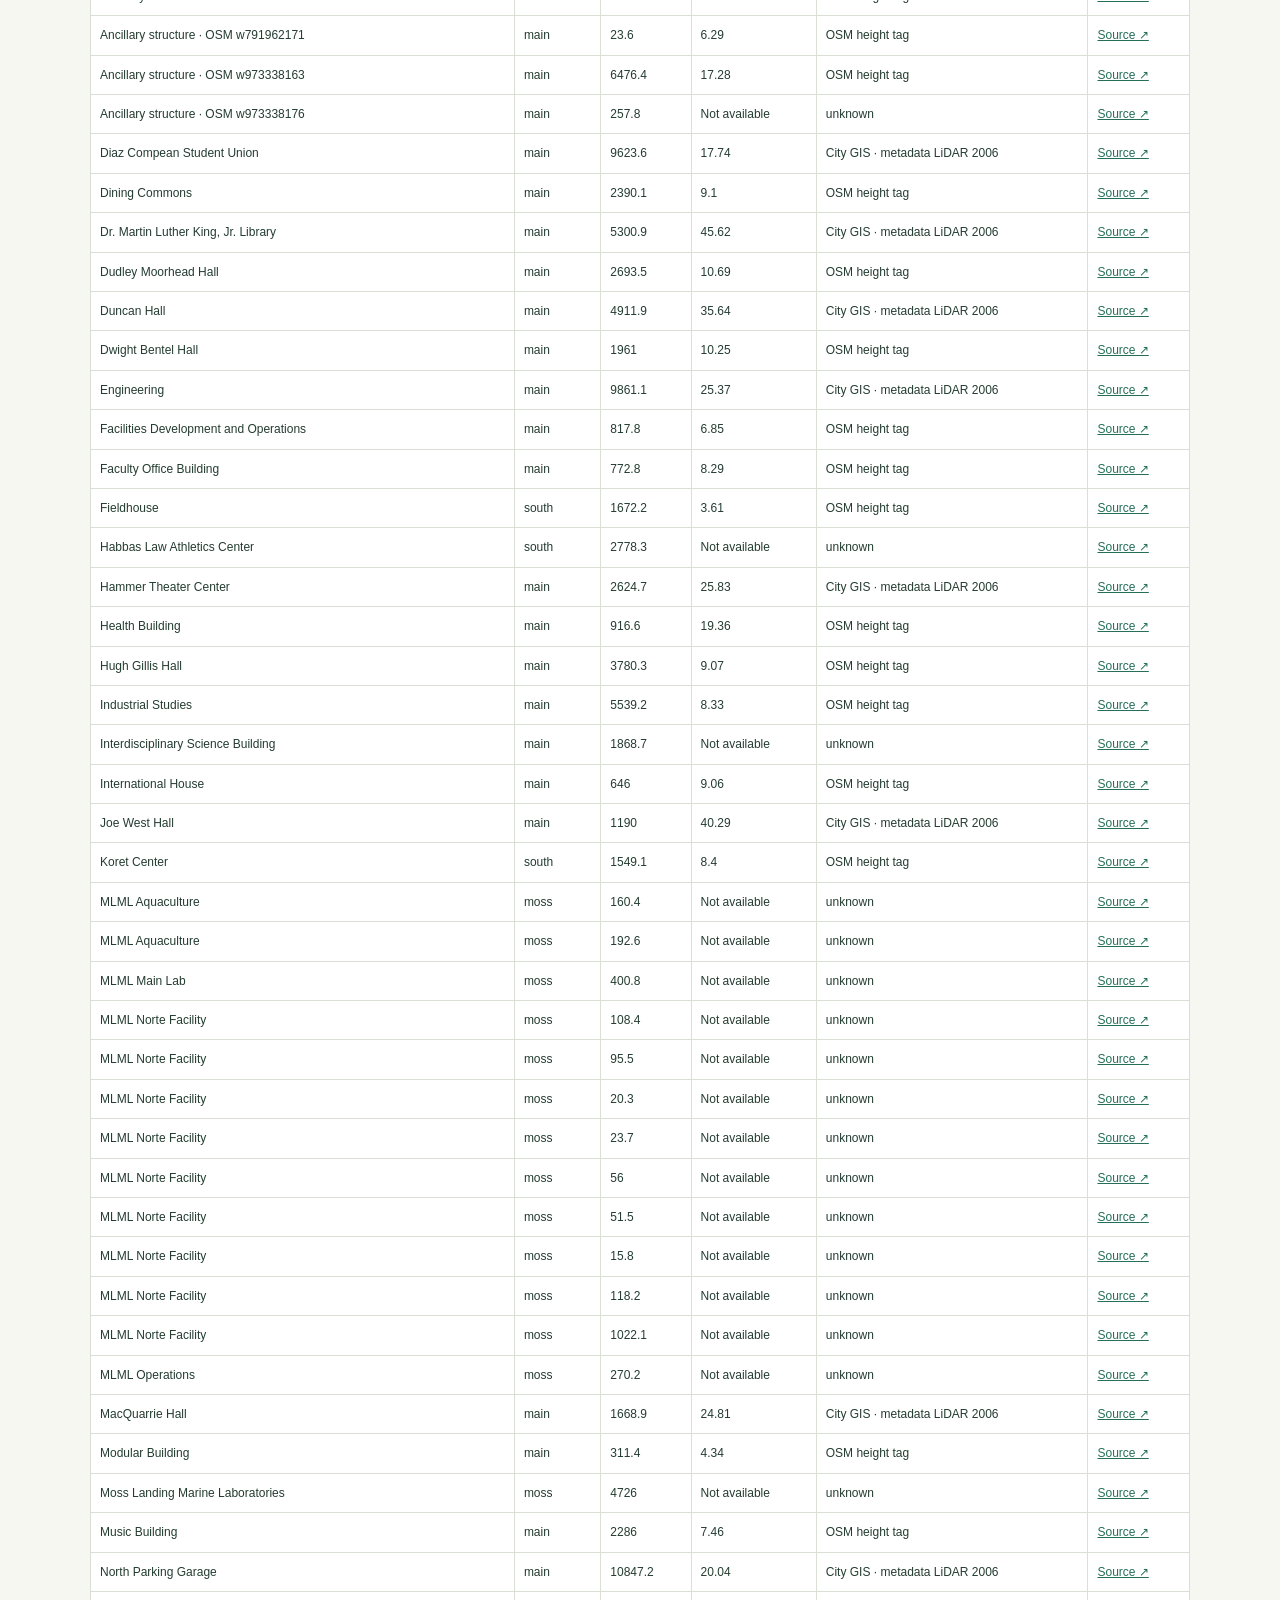
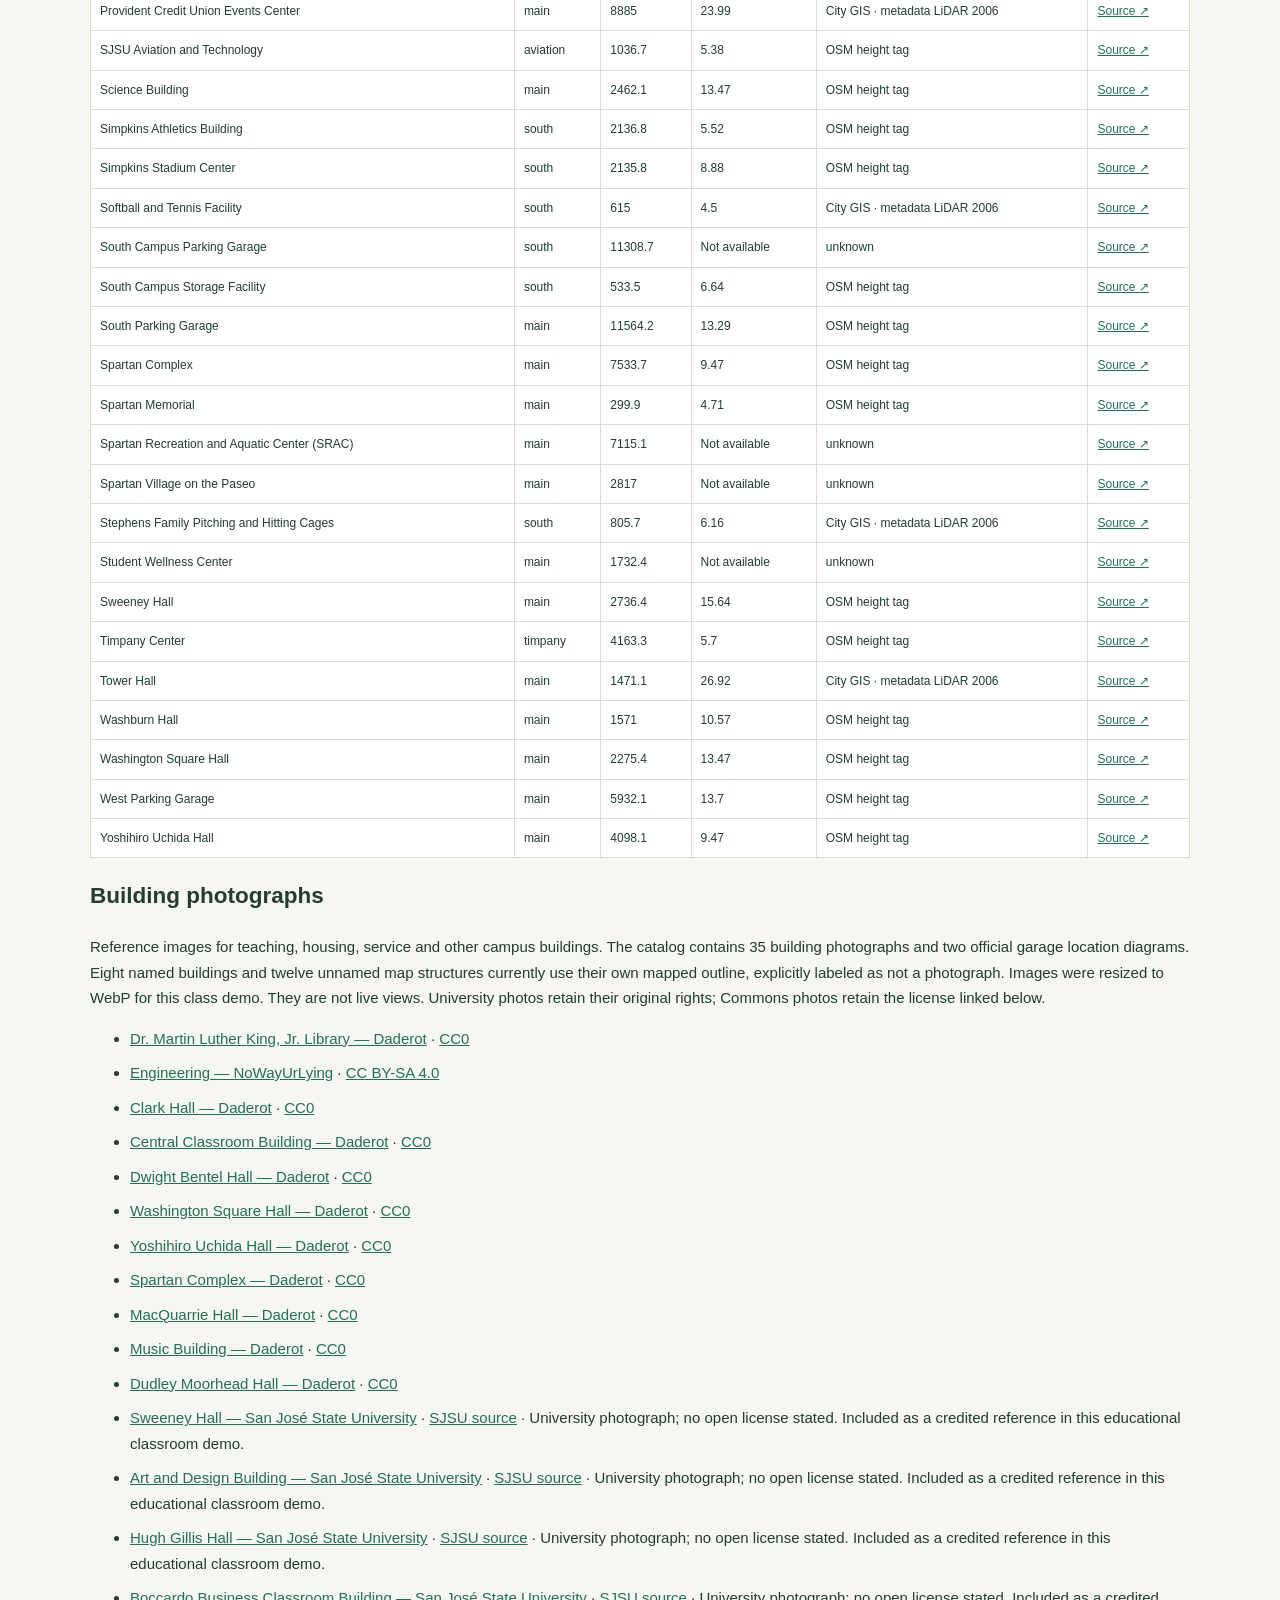
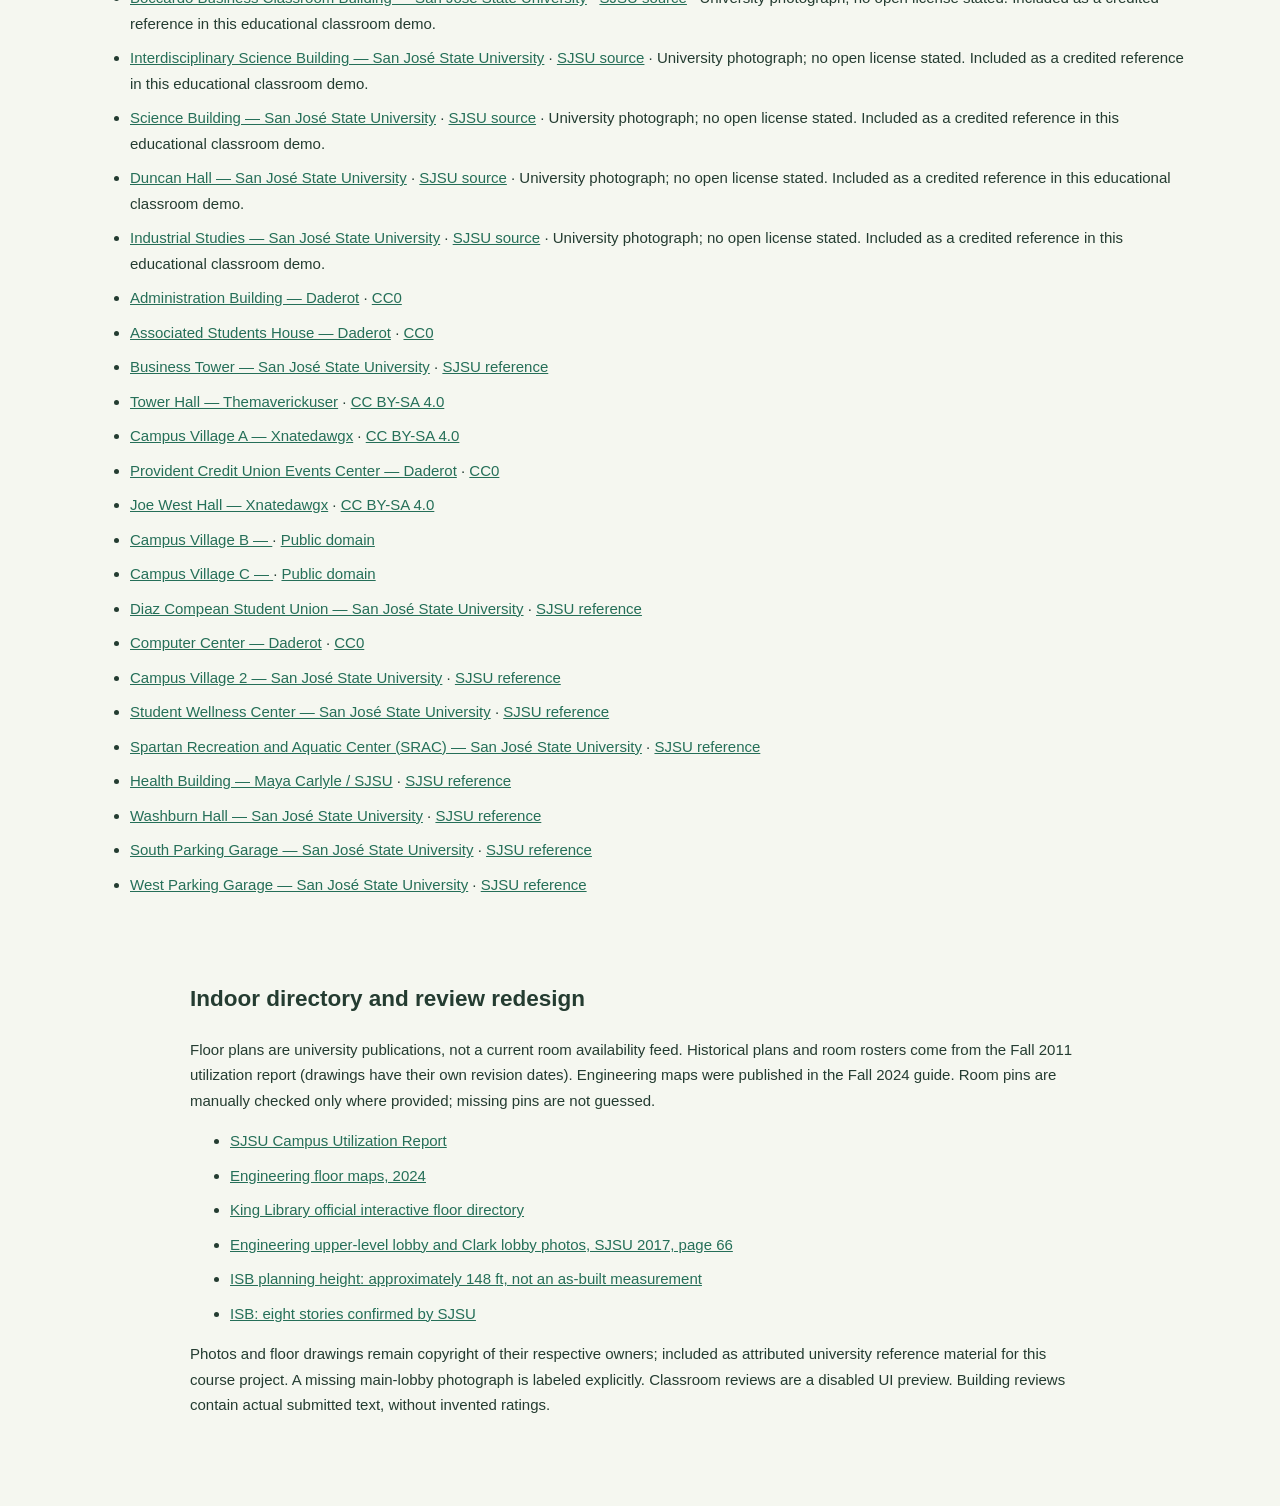
==== commit 048a2cb2: "Update campus UI, add review management, fix sorting, and align database with team schema and Duncan" ====
--- a/src/main/webapp/sources.html
+++ b/src/main/webapp/sources.html
@@ -55,6 +55,8 @@
     </style>
   </head>
   <body>
+<section aria-label="Room directory sources"><h2>Room directory</h2><p>Floor plans and room numbers include historical university records, including the 2011 campus utilization report. Layouts and room use may have changed. This directory does not show live room availability. Building images may show the exterior when an interior image is unavailable. Missing amenities or capacity mean that details have not been provided.</p><p><a href="https://www.sjsu.edu/fdo/docs/SJSU_Campus_Utilization_Report.pdf">SJSU campus utilization report</a></p></section>
+
     <a href="./">← Back to map</a>
     <h1>Data sources & coverage</h1>
     <p class="notice">
@@ -214,7 +216,7 @@
       <ul id="photo-credits"></ul>
     </section>
     <script src="data/main-scene.js"></script>
-    <script src="data/building-photos.js?v=buildings-20261025-3"></script>
+    <script src="data/building-photos.js?v=organized-20261027"></script>
     <script>
       // Use safe text nodes and show a source and license for every downloaded image.
       for (const [id, photo] of Object.entries(window.BUILDING_PHOTOS)) {
